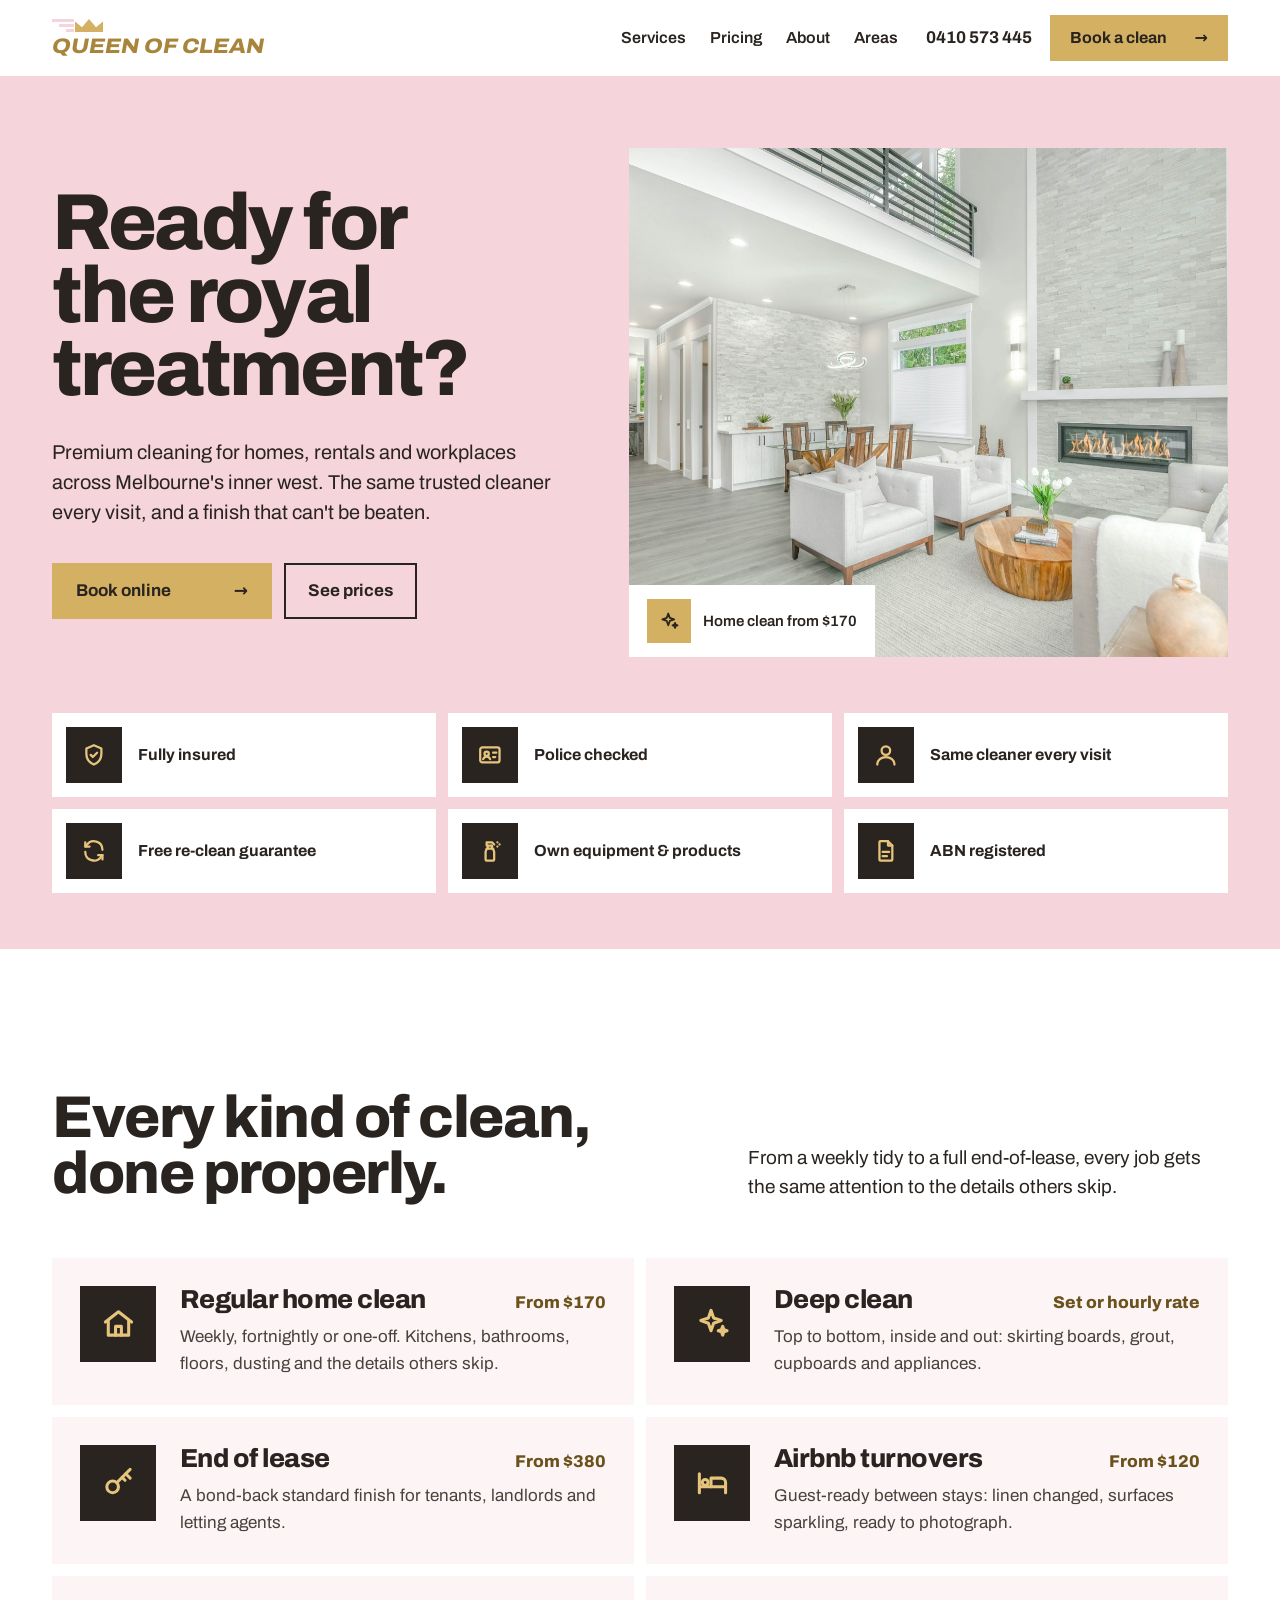
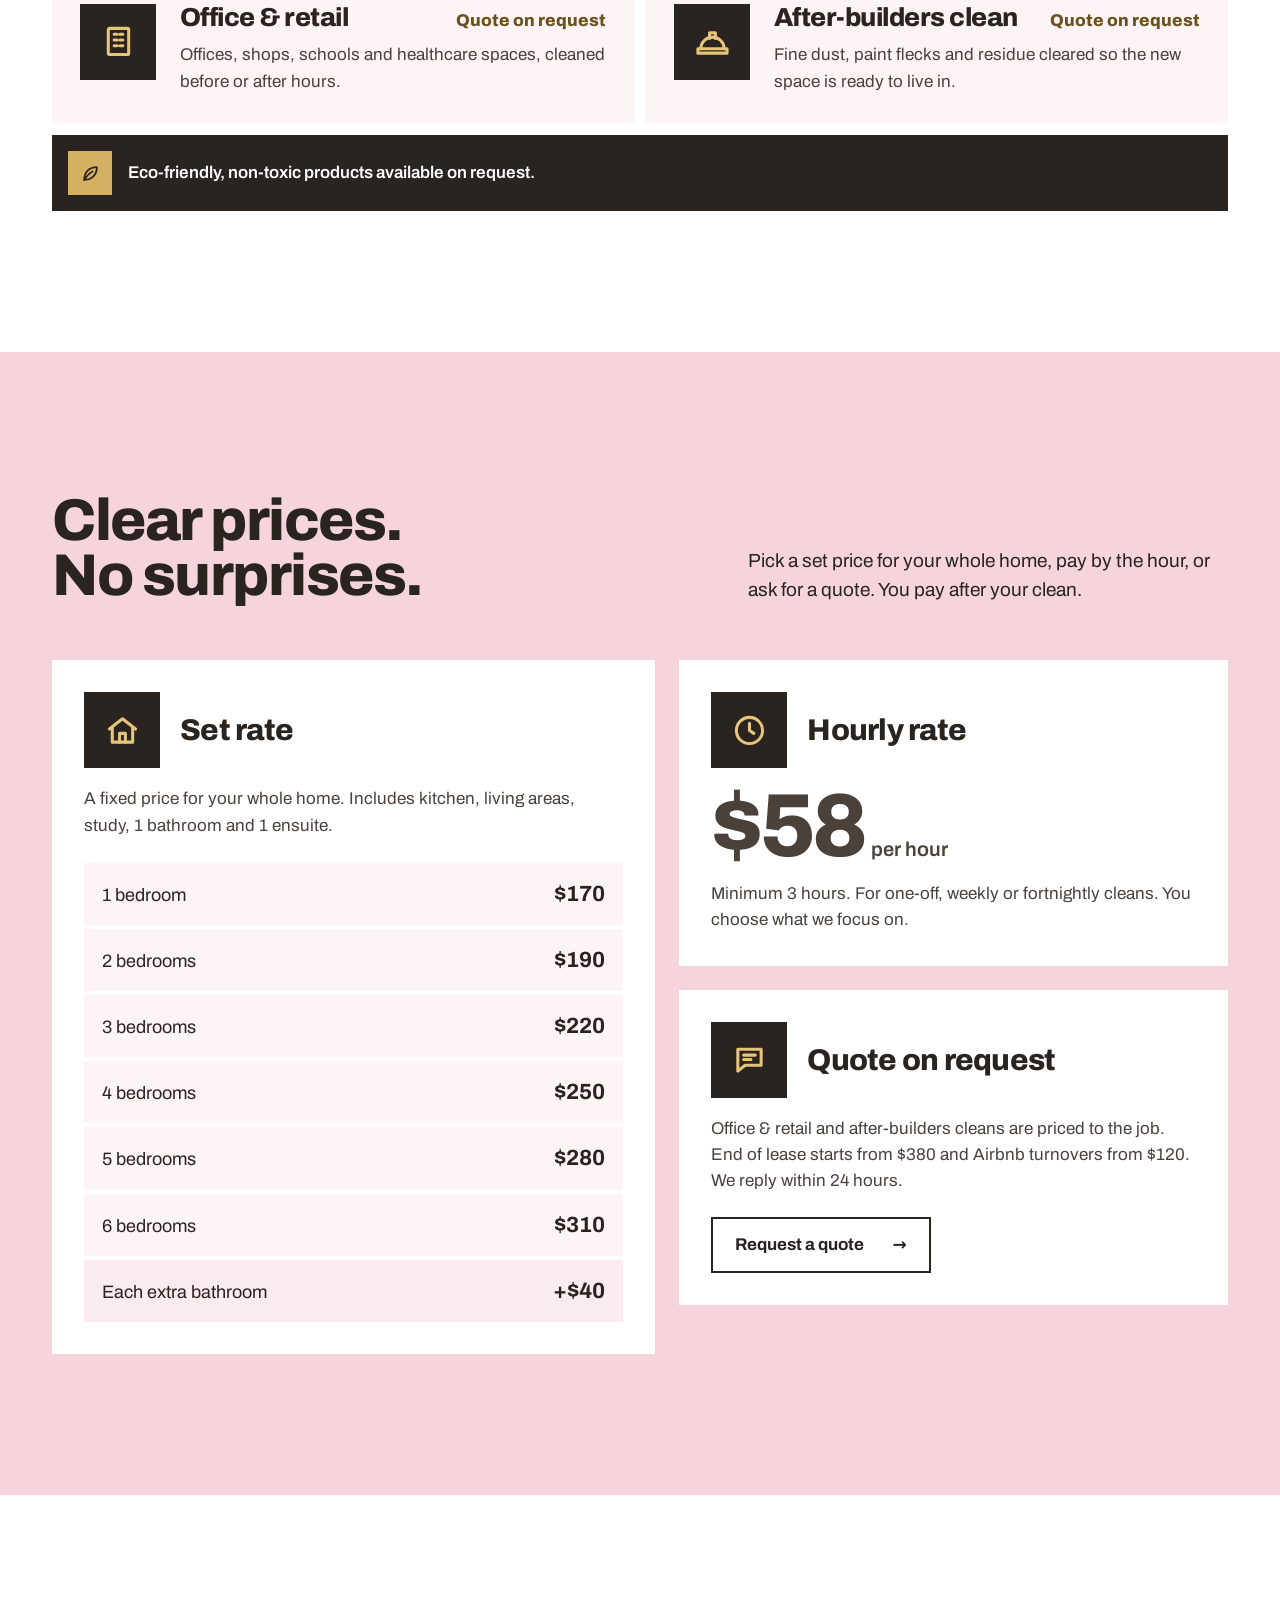
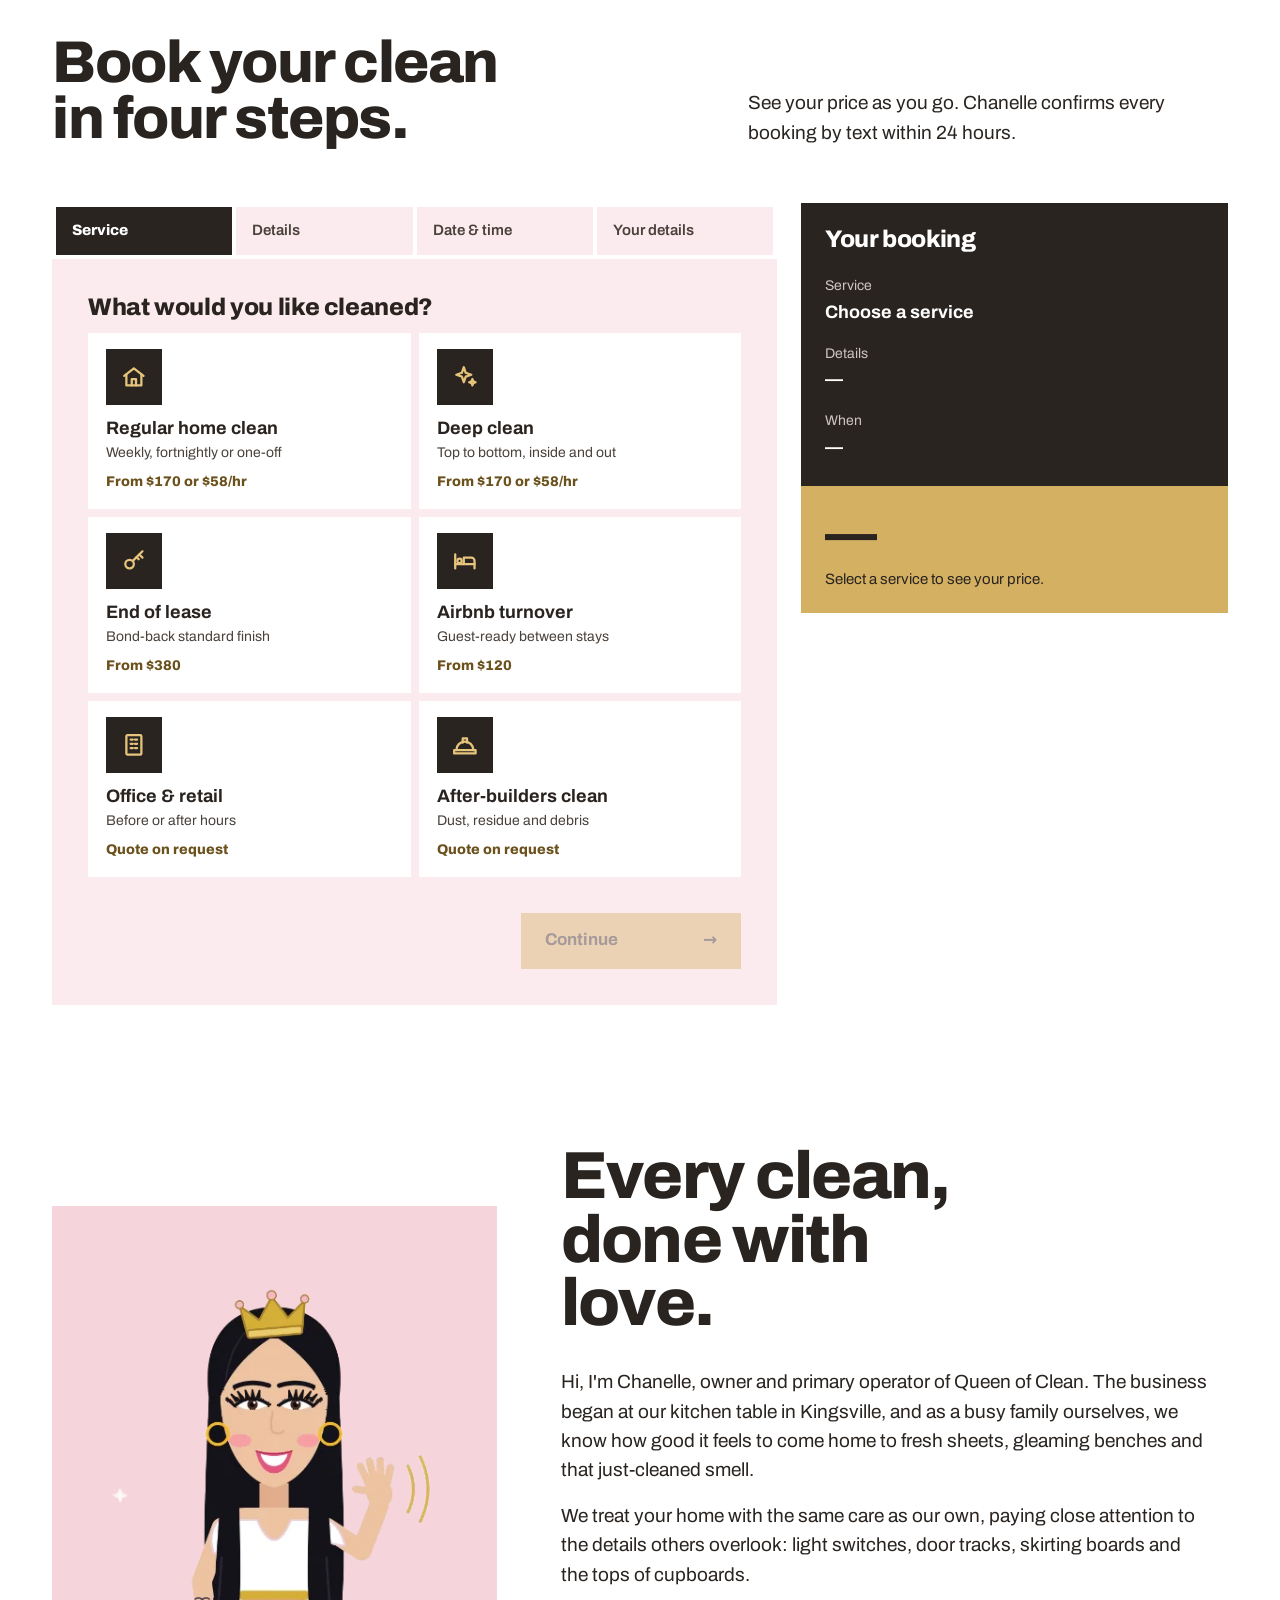
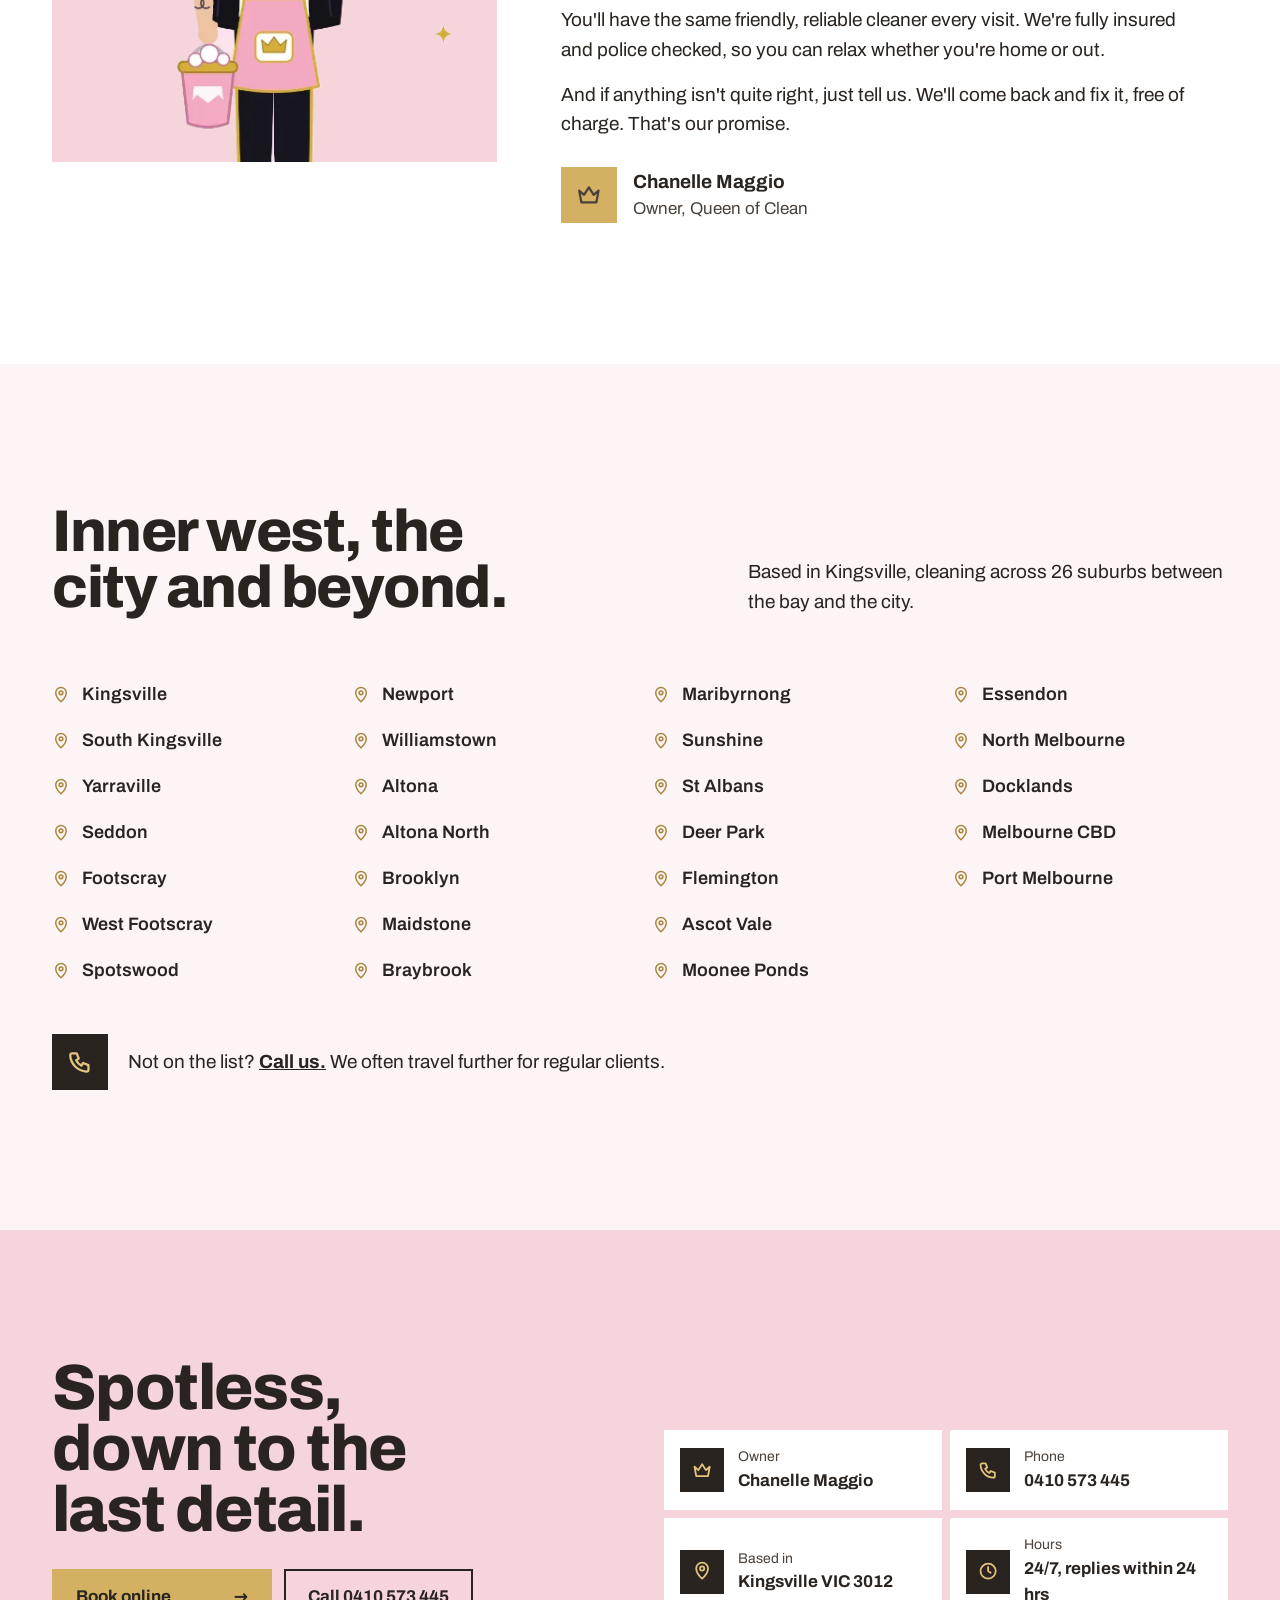
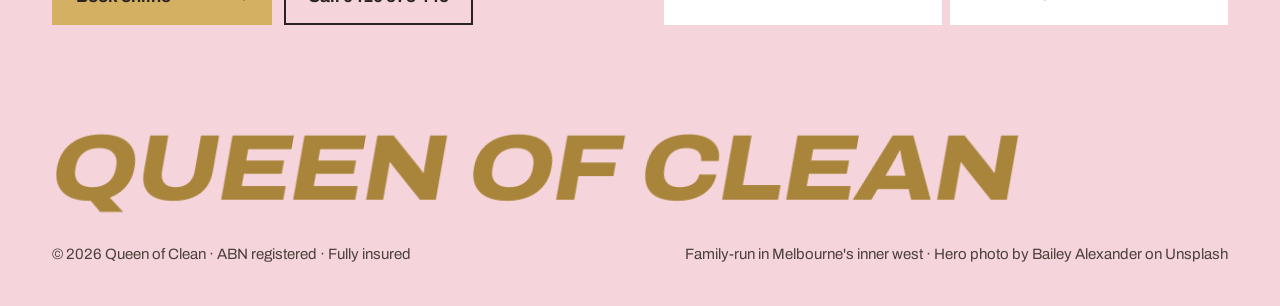
==== index2460.html @ be423c1f "Add files via upload" ====
<!DOCTYPE html>
<html lang="en-AU">
<head>
<meta charset="utf-8">
<meta name="viewport" content="width=device-width, initial-scale=1">
<title>Queen of Clean | Professional Cleaning Services, Melbourne's Inner West</title>
<meta name="description" content="Family-run home, end-of-lease, Airbnb and office cleaning in Melbourne's inner west. Clear prices, the same cleaner every visit, free re-clean guarantee.">
<style>
@font-face{font-family:"Archivo";font-style:normal;font-weight:100 900;font-stretch:62% 125%;font-display:swap;src:url([data-uri]) format("woff2")}
:root{
  --pink:#f5d5db; --pink-soft:#fbeaee; --white:#ffffff;
  --ink:#2a2420; --ink-2:#4a413b;
  --gold:#d4b062; --gold-deep:#a9853b; --gold-text:#6b511c; --gold-bright:#e6c47c;
  --step:#fdf4f6;
  --m:clamp(16px,4vw,32px); --max:1240px;
  --ease:cubic-bezier(.2,.7,.2,1);
}
*,*::before,*::after{box-sizing:border-box}
html{scroll-behavior:smooth;-webkit-text-size-adjust:100%}
body{margin:0;background:var(--white);color:var(--ink);font-family:"Archivo",system-ui,sans-serif;font-size:17px;line-height:1.55}
h1,h2,h3{margin:0;font-weight:800;letter-spacing:-.025em;line-height:1}
p{margin:0}
a{color:inherit}
img{display:block;max-width:100%}
button,input,select,textarea{font:inherit;color:inherit}
:focus-visible{outline:3px solid var(--gold-deep);outline-offset:3px}
::selection{background:var(--pink)}
.wrap{max-width:var(--max);margin:0 auto;padding-inline:var(--m)}
[hidden]{display:none!important}
.visually-hidden{position:absolute;width:1px;height:1px;overflow:hidden;clip:rect(0 0 0 0);white-space:nowrap}

/* ---------- buttons ---------- */
.btn{display:inline-flex;align-items:center;justify-content:space-between;gap:28px;min-height:56px;padding:0 22px;font-weight:700;font-size:17px;text-decoration:none;border:2px solid var(--ink);background:transparent;color:var(--ink);cursor:pointer;transition:background .2s var(--ease),color .2s var(--ease),transform .15s var(--ease)}
.btn span[aria-hidden]{transition:transform .2s var(--ease)}
.btn:hover span[aria-hidden]{transform:translateX(4px)}
.btn:active{transform:translateY(1px)}
.btn-gold{background:var(--gold);border-color:var(--gold);min-width:220px}
.btn-gold:hover{background:var(--ink);border-color:var(--ink);color:var(--gold-bright)}
.btn-line:hover{background:var(--ink);color:var(--white)}
.btn[disabled]{opacity:.4;cursor:not-allowed}

/* ---------- icons: the part that has to stand out ---------- */
.ic{--s:76px;width:var(--s);height:var(--s);flex:none;display:grid;place-items:center;background:var(--ink);color:var(--gold-bright);transition:background .25s var(--ease),color .25s var(--ease),transform .3s var(--ease)}
.ic svg{width:46%;height:46%;display:block;stroke-width:2.1}
.ic-md{--s:56px}
.ic-sm{--s:44px}
.ic-gold{background:var(--gold);color:var(--ink)}
.hov:hover .ic,.hov:focus-within .ic{background:var(--gold);color:var(--ink);transform:rotate(-6deg) scale(1.06)}
.hov:hover .ic-gold{background:var(--ink);color:var(--gold-bright)}

/* ---------- nav ---------- */
.nav{position:sticky;top:0;z-index:20;background:var(--white)}
.nav .wrap{display:flex;align-items:center;gap:28px;min-height:76px;flex-wrap:wrap;padding-block:10px}
.brand{display:flex;flex-direction:column;gap:4px;text-decoration:none;flex:none}
.brand-mark{display:flex;align-items:center;gap:1px}
.brand-lines{display:flex;flex-direction:column;align-items:flex-end;gap:2px}
.brand-lines i{display:block;height:3px;background:var(--pink)}
.brand-word{font-stretch:110%;font-weight:800;font-size:21px;line-height:1;color:var(--gold-deep);white-space:nowrap;transform:skewX(-10deg);transform-origin:left}
.nav-links{display:flex;gap:24px;margin-left:auto;font-weight:600;font-size:16px}
.nav-links a{text-decoration:none;padding:6px 0;transition:color .2s}
.nav-links a:hover{color:var(--gold-deep)}
.nav-cta{display:flex;align-items:center;gap:18px}
.nav-cta .tel{font-weight:700;text-decoration:none}
.nav-cta .btn{min-height:46px;min-width:0;padding:0 18px;font-size:16px}

/* ---------- hero ---------- */
.hero{background:var(--pink)}
.hero-grid{display:grid;grid-template-columns:minmax(0,1fr) minmax(0,1.15fr);gap:56px;align-items:center;padding-block:72px 56px}
.hero h1{font-size:clamp(46px,6.2vw,90px);line-height:.92;letter-spacing:-.035em;text-wrap:balance}
.hero .lede{margin-top:32px;font-size:20px;line-height:1.5;max-width:30em}
.hero .actions{display:flex;flex-wrap:wrap;gap:12px;margin-top:36px}
.hero-photo{position:relative;aspect-ratio:4/3.4;overflow:hidden;background:var(--pink-soft)}
.hero-photo img{width:100%;height:100%;object-fit:cover;transform:scale(1.08);will-change:transform}
.hero-photo figcaption{position:absolute;left:0;bottom:0;background:var(--white);padding:14px 18px;font-size:15px;font-weight:600;display:flex;align-items:center;gap:12px}
.trust{list-style:none;margin:0;padding:0 0 56px;display:grid;grid-template-columns:repeat(3,minmax(0,1fr));gap:12px}
.trust li{display:flex;align-items:center;gap:16px;background:var(--white);padding:14px 18px 14px 14px;font-weight:700;font-size:16px;line-height:1.25}
.trust ul,ul.clean{list-style:none;margin:0;padding:0}

/* ---------- sections ---------- */
section,#booker{scroll-margin-top:84px}
.sec{padding-block:clamp(88px,11vw,150px)}
.sec-head{display:grid;grid-template-columns:minmax(0,1.35fr) minmax(0,1fr);gap:48px;align-items:end;margin-bottom:56px}
.sec-head h2{font-size:clamp(38px,4.6vw,66px);line-height:.95;max-width:16ch;text-wrap:balance}
.sec-head p{font-size:19px;max-width:30em}

/* services */
.svc{display:grid;grid-template-columns:repeat(2,minmax(0,1fr));gap:12px}
.svc li{display:grid;grid-template-columns:auto minmax(0,1fr);gap:24px;align-items:start;padding:28px;background:var(--step);transition:background .25s var(--ease)}
.svc li:hover{background:var(--pink-soft)}
.svc .top{display:flex;justify-content:space-between;align-items:baseline;gap:16px;flex-wrap:wrap}
.svc h3{font-size:26px;letter-spacing:-.02em}
.svc .price{font-weight:800;color:var(--gold-text);white-space:nowrap}
.svc p{margin-top:8px;color:var(--ink-2)}
.eco{margin-top:12px;display:flex;align-items:center;gap:16px;background:var(--ink);color:var(--white);padding:16px 22px 16px 16px;font-weight:600}
.eco .ic{background:var(--gold);color:var(--ink)}

/* pricing */
.pricing{background:var(--pink)}
.price-grid{display:grid;grid-template-columns:minmax(0,1.1fr) minmax(0,1fr);gap:24px;align-items:start}
.panel{background:var(--white);padding:32px}
.panel-head{display:flex;align-items:center;gap:20px;margin-bottom:18px}
.panel h3{font-size:30px}
.panel p{color:var(--ink-2)}
.rates{margin-top:24px;display:grid;gap:4px}
.rates div{display:flex;justify-content:space-between;align-items:baseline;padding:14px 18px;background:var(--step);font-size:18px}
.rates div strong{font-size:22px;font-variant-numeric:tabular-nums}
.rates .extra{background:var(--pink-soft)}
.stack{display:grid;gap:24px}
.big{font-size:clamp(64px,7vw,96px);font-weight:800;letter-spacing:-.04em;line-height:.9;margin:6px 0 14px}
.big small{font-size:20px;letter-spacing:0;font-weight:600;margin-left:6px}

/* booking */
.book-grid{display:grid;grid-template-columns:minmax(0,1.7fr) minmax(280px,1fr);gap:24px;align-items:start}
.wizard{background:var(--pink-soft)}
.steps{display:grid;grid-template-columns:repeat(4,minmax(0,1fr));gap:4px;padding:4px;background:var(--white)}
.steps li{padding:14px 16px;background:var(--pink-soft);font-weight:600;font-size:15px;line-height:1.3;color:var(--ink-2)}
.steps li[aria-current="step"]{background:var(--ink);color:var(--white);font-weight:800}
.steps li.done{background:var(--pink)}
.pane{padding:clamp(20px,3.5vw,36px);display:grid;gap:30px;min-height:420px;align-content:start}
.pane h3{font-size:24px;letter-spacing:-.015em;margin-bottom:14px}
.pane .note{color:var(--ink-2);margin:-6px 0 14px;font-size:16px}
.choices{display:grid;gap:8px}
.c-svc{grid-template-columns:repeat(auto-fill,minmax(min(100%,230px),1fr))}
.c-num{grid-template-columns:repeat(auto-fill,minmax(92px,1fr))}
.c-day{grid-template-columns:repeat(auto-fill,minmax(80px,1fr))}
.c-time{grid-template-columns:repeat(auto-fill,minmax(140px,1fr))}
.c-row{display:flex;flex-wrap:wrap;gap:8px}
.choice{text-align:left;cursor:pointer;background:var(--white);border:2px solid var(--white);padding:14px 16px;display:flex;flex-direction:column;gap:3px;transition:border-color .2s var(--ease),background .2s var(--ease),transform .15s var(--ease)}
.choice:hover{border-color:var(--gold)}
.choice:active{transform:scale(.98)}
.choice[aria-pressed="true"]{background:var(--gold);border-color:var(--gold)}
.choice[aria-pressed="true"] .ic{background:var(--ink);color:var(--gold-bright)}
.choice .ic{margin-bottom:10px}
.choice b{font-size:18px;line-height:1.2}
.choice .sub{font-size:14px;color:var(--ink-2)}
.choice .p{font-size:14px;font-weight:800;color:var(--gold-text);margin-top:4px}
.choice[aria-pressed="true"] .p,.choice[aria-pressed="true"] .sub{color:var(--ink)}
.choice .n{font-size:24px;font-weight:800;line-height:1.05}
.choice .dow{font-size:13px;font-weight:700;color:var(--gold-text)}
.choice[aria-pressed="true"] .dow{color:var(--ink)}
.c-row .choice{flex:1 1 200px}
.fields{display:grid;grid-template-columns:repeat(2,minmax(0,1fr));gap:16px}
.field{display:flex;flex-direction:column;gap:6px;font-size:15px;font-weight:700}
.field.full{grid-column:1/-1}
.field input,.field select,.field textarea{font-weight:400;font-size:17px;padding:13px 14px;background:var(--white);border:2px solid var(--white);border-radius:0;width:100%}
.field input:focus,.field select:focus,.field textarea:focus{border-color:var(--gold-deep);outline:none}
.field textarea{resize:vertical;min-height:96px}
.check{display:flex;align-items:center;gap:12px;font-size:17px;cursor:pointer}
.check input{width:22px;height:22px;accent-color:var(--gold-deep)}
.wiz-nav{display:flex;justify-content:space-between;gap:12px;flex-wrap:wrap;padding:0 clamp(20px,3.5vw,36px) clamp(20px,3.5vw,36px)}
.summary{background:var(--ink);color:var(--white);position:sticky;top:96px}
.summary h3{font-size:24px;padding:24px 24px 8px}
.summary dl{margin:0;padding:0 24px 8px}
.summary dt{font-size:14px;color:#cfc5bf;margin-top:16px}
.summary dd{margin:2px 0 0;font-size:18px;font-weight:700}
.total{background:var(--gold);color:var(--ink);padding:22px 24px;margin-top:16px}
.total .t{font-size:52px;font-weight:800;letter-spacing:-.03em;line-height:1;font-variant-numeric:tabular-nums}
.total p{font-size:15px;margin-top:8px}
.thanks{background:var(--pink-soft);padding:clamp(24px,4vw,48px);display:grid;gap:18px;max-width:760px}
.thanks h3{font-size:clamp(30px,3.6vw,44px)}
.thanks .actions{display:flex;flex-wrap:wrap;gap:12px}

/* about */
.about-grid{display:grid;grid-template-columns:minmax(0,.8fr) minmax(0,1.2fr);gap:64px;align-items:center}
.about-art{background:var(--pink);aspect-ratio:4/5;display:grid;place-items:end center;padding-top:40px;overflow:hidden}
.about-art img{height:94%;width:auto;object-fit:contain}
.about h2{font-size:clamp(40px,5.2vw,72px);line-height:.95;max-width:10ch;margin-bottom:32px}
.about blockquote{margin:0;display:grid;gap:16px;font-size:19px;line-height:1.55;max-width:34em}
.sig{margin-top:28px;display:flex;align-items:center;gap:16px}
.sig b{display:block;font-size:19px}
.sig span{color:var(--ink-2)}

/* areas */
.areas{background:var(--step)}
.suburbs{columns:4 200px;column-gap:24px}
.suburbs li{break-inside:avoid;display:flex;align-items:center;gap:12px;padding:9px 0;font-size:18px;font-weight:600}
.suburbs svg{width:18px;height:18px;flex:none;color:var(--gold-deep)}
.areas .more{margin-top:40px;display:flex;align-items:center;gap:20px;flex-wrap:wrap;font-size:19px}

/* footer */
.foot{overflow:hidden;background:var(--pink);padding-block:clamp(88px,10vw,140px) 40px}
.foot-top{display:grid;grid-template-columns:minmax(0,1fr) minmax(0,1fr);gap:48px;align-items:end}
.foot h2{font-size:clamp(40px,5vw,68px);line-height:.95;max-width:11ch;margin-bottom:28px}
.foot .actions{display:flex;flex-wrap:wrap;gap:12px}
.foot-word{font-stretch:115%;font-weight:800;color:var(--gold-deep);font-size:min(7.3vw,104px);line-height:.9;white-space:nowrap;transform:skewX(-10deg);transform-origin:left;margin-top:clamp(64px,8vw,110px);letter-spacing:-.02em}
.facts{display:grid;grid-template-columns:repeat(4,minmax(0,1fr));gap:8px;margin-top:48px}
.facts li{background:var(--white);padding:16px;display:flex;align-items:center;gap:14px}
.facts div span{display:block;font-size:14px;color:var(--ink-2)}
.facts b,.facts a{font-size:17px;font-weight:700;text-decoration:none}
.small{margin-top:32px;display:flex;justify-content:space-between;gap:16px;flex-wrap:wrap;font-size:15px;color:var(--ink-2)}

/* ---------- motion ---------- */
.rv{opacity:0;transform:translateY(24px);transition:opacity .7s var(--ease),transform .7s var(--ease);transition-delay:calc(var(--i,0) * 75ms)}
.rv.in{opacity:1;transform:none}
.no-js .rv{opacity:1;transform:none}
@media (prefers-reduced-motion:reduce){
  html{scroll-behavior:auto}
  .rv{opacity:1;transform:none;transition:none}
  .hero-photo img{transform:none!important}
  *{transition-duration:.01ms!important}
}

/* ---------- responsive ---------- */
@media (max-width:1000px){
  .hero-grid,.price-grid,.book-grid,.about-grid,.foot-top{grid-template-columns:minmax(0,1fr)}
  .sec-head{grid-template-columns:minmax(0,1fr);gap:20px}
  .trust{grid-template-columns:repeat(2,minmax(0,1fr))}
  .facts{grid-template-columns:repeat(2,minmax(0,1fr))}
  .summary{position:static}
  .about-art{max-width:460px}
  .hero h1{max-width:12ch}
}
@media (max-width:760px){
  .nav-links{display:none}
  .nav-cta .tel{display:none}
  .nav .wrap{min-height:64px}
  .nav-cta{margin-left:auto}
  .svc{grid-template-columns:minmax(0,1fr)}
  .svc li{padding:22px 20px;gap:18px}
  .ic{--s:64px}.ic-md{--s:52px}.ic-sm{--s:40px}
  .hero-grid{padding-block:44px 32px;gap:36px}
  .hero .lede{font-size:18px;margin-top:24px}
  .steps li{padding:10px;font-size:13px}
  .fields{grid-template-columns:minmax(0,1fr)}
  .trust{grid-template-columns:minmax(0,1fr)}
  .facts{grid-template-columns:minmax(0,1fr)}
  .btn{width:100%}
  .nav-cta .btn{width:auto;min-height:42px;padding:0 14px;gap:10px}
  .brand-word{font-size:17px}
  .nav .wrap{flex-wrap:nowrap;gap:12px}
  .wiz-nav .btn{width:auto;flex:1 1 140px}
  .panel{padding:24px 20px}
}
</style>
</head>
<body class="no-js">

<header class="nav">
  <div class="wrap">
    <a class="brand" href="#top" aria-label="Queen of Clean, home">
      <span class="brand-mark" aria-hidden="true">
        <span class="brand-lines"><i style="width:22px"></i><i style="width:15px"></i><i style="width:8px"></i></span>
        <svg width="28" height="13" viewBox="0 0 96 44"><polygon points="0,44 0,8 24,28 48,0 72,28 96,8 96,44" fill="#d4b062"/></svg>
      </span>
      <span class="brand-word">QUEEN OF CLEAN</span>
    </a>
    <nav class="nav-links" aria-label="Main">
      <a href="#services">Services</a>
      <a href="#pricing">Pricing</a>
      <a href="#about">About</a>
      <a href="#areas">Areas</a>
    </nav>
    <div class="nav-cta">
      <a class="tel" href="tel:0410573445">0410 573 445</a>
      <a class="btn btn-gold" href="#book">Book a clean <span aria-hidden="true">→</span></a>
    </div>
  </div>
</header>

<main id="top">

<section class="hero" aria-labelledby="h-hero">
  <div class="wrap hero-grid">
    <div>
      <h1 id="h-hero" class="rv">Ready for the royal treatment?</h1>
      <p class="lede rv" style="--i:1">Premium cleaning for homes, rentals and workplaces across Melbourne's inner west. The same trusted cleaner every visit, and a finish that can't be beaten.</p>
      <div class="actions rv" style="--i:2">
        <a class="btn btn-gold" href="#book">Book online <span aria-hidden="true">→</span></a>
        <a class="btn btn-line" href="#pricing">See prices</a>
      </div>
    </div>
    <figure class="hero-photo rv" style="--i:1;margin:0">
      <img id="heroImg" src="[data-uri]" alt="A bright, spotless open-plan living room with white armchairs and a stone fireplace" width="1600" height="1067">
      <figcaption><span class="ic ic-sm ic-gold" aria-hidden="true"><svg viewBox="0 0 24 24" fill="none" stroke="currentColor" stroke-linecap="round" stroke-linejoin="round"><path d="M11 3l1.8 5.2L18 10l-5.2 1.8L11 17l-1.8-5.2L4 10l5.2-1.8z"/><path d="M19 14l.8 2.2L22 17l-2.2.8L19 20l-.8-2.2L16 17l2.2-.8z"/></svg></span>Home clean from $170</figcaption>
    </figure>
  </div>
  <div class="wrap">
    <ul class="trust" aria-label="Why people choose us">
      <li class="hov rv"><span class="ic ic-md" aria-hidden="true"><svg viewBox="0 0 24 24" fill="none" stroke="currentColor" stroke-linecap="round" stroke-linejoin="round"><path d="M12 3l7 3v5c0 4.5-3 8.3-7 10-4-1.7-7-5.5-7-10V6l7-3z"/><path d="M9 12l2 2 4-4"/></svg></span>Fully insured</li>
      <li class="hov rv" style="--i:1"><span class="ic ic-md" aria-hidden="true"><svg viewBox="0 0 24 24" fill="none" stroke="currentColor" stroke-linecap="round" stroke-linejoin="round"><rect x="3" y="5" width="18" height="14" rx="2"/><circle cx="9" cy="11" r="2"/><path d="M5.8 16c.6-1.5 1.8-2.3 3.2-2.3s2.6.8 3.2 2.3"/><path d="M15 10h3M15 14h2"/></svg></span>Police checked</li>
      <li class="hov rv" style="--i:2"><span class="ic ic-md" aria-hidden="true"><svg viewBox="0 0 24 24" fill="none" stroke="currentColor" stroke-linecap="round" stroke-linejoin="round"><circle cx="12" cy="8" r="4"/><path d="M4 21c0-4 3.6-7 8-7s8 3 8 7"/></svg></span>Same cleaner every visit</li>
      <li class="hov rv"><span class="ic ic-md" aria-hidden="true"><svg viewBox="0 0 24 24" fill="none" stroke="currentColor" stroke-linecap="round" stroke-linejoin="round"><path d="M20 11a8 8 0 0 0-14.6-4.5L4 8"/><path d="M4 4v4h4"/><path d="M4 13a8 8 0 0 0 14.6 4.5L20 16"/><path d="M20 20v-4h-4"/></svg></span>Free re-clean guarantee</li>
      <li class="hov rv" style="--i:1"><span class="ic ic-md" aria-hidden="true"><svg viewBox="0 0 24 24" fill="none" stroke="currentColor" stroke-linecap="round" stroke-linejoin="round"><path d="M9 10h6l1 3v7a1 1 0 0 1-1 1H9a1 1 0 0 1-1-1v-7l1-3z"/><path d="M10 10V7h4v3"/><path d="M9 7V4h5l2 2"/><path d="M19 4h.01M21 6h.01M19 8h.01"/></svg></span>Own equipment &amp; products</li>
      <li class="hov rv" style="--i:2"><span class="ic ic-md" aria-hidden="true"><svg viewBox="0 0 24 24" fill="none" stroke="currentColor" stroke-linecap="round" stroke-linejoin="round"><path d="M14 3H7a1 1 0 0 0-1 1v16a1 1 0 0 0 1 1h10a1 1 0 0 0 1-1V7l-4-4z"/><path d="M14 3v4h4"/><path d="M9 13h6M9 17h4"/></svg></span>ABN registered</li>
    </ul>
  </div>
</section>

<section id="services" class="sec" aria-labelledby="h-services">
  <div class="wrap">
    <div class="sec-head">
      <h2 id="h-services" class="rv">Every kind of clean, done properly.</h2>
      <p class="rv" style="--i:1">From a weekly tidy to a full end-of-lease, every job gets the same attention to the details others skip.</p>
    </div>
    <ul class="svc clean">
      <li class="hov rv"><span class="ic" aria-hidden="true"><svg viewBox="0 0 24 24" fill="none" stroke="currentColor" stroke-linecap="round" stroke-linejoin="round"><path d="M3 11l9-7 9 7"/><path d="M5 10v10h14V10"/><path d="M10 20v-6h4v6"/></svg></span><div><div class="top"><h3>Regular home clean</h3><span class="price">From $170</span></div><p>Weekly, fortnightly or one-off. Kitchens, bathrooms, floors, dusting and the details others skip.</p></div></li>
      <li class="hov rv" style="--i:1"><span class="ic" aria-hidden="true"><svg viewBox="0 0 24 24" fill="none" stroke="currentColor" stroke-linecap="round" stroke-linejoin="round"><path d="M11 3l1.8 5.2L18 10l-5.2 1.8L11 17l-1.8-5.2L4 10l5.2-1.8z"/><path d="M19 14l.8 2.2L22 17l-2.2.8L19 20l-.8-2.2L16 17l2.2-.8z"/></svg></span><div><div class="top"><h3>Deep clean</h3><span class="price">Set or hourly rate</span></div><p>Top to bottom, inside and out: skirting boards, grout, cupboards and appliances.</p></div></li>
      <li class="hov rv"><span class="ic" aria-hidden="true"><svg viewBox="0 0 24 24" fill="none" stroke="currentColor" stroke-linecap="round" stroke-linejoin="round"><circle cx="8" cy="15" r="4"/><path d="M11 12l9-9"/><path d="M17 6l3 3"/><path d="M14.5 8.5l2 2"/></svg></span><div><div class="top"><h3>End of lease</h3><span class="price">From $380</span></div><p>A bond-back standard finish for tenants, landlords and letting agents.</p></div></li>
      <li class="hov rv" style="--i:1"><span class="ic" aria-hidden="true"><svg viewBox="0 0 24 24" fill="none" stroke="currentColor" stroke-linecap="round" stroke-linejoin="round"><path d="M3 19V6"/><path d="M3 15h18v4"/><path d="M21 15v-3a3 3 0 0 0-3-3h-7v6"/><circle cx="7" cy="12" r="2"/></svg></span><div><div class="top"><h3>Airbnb turnovers</h3><span class="price">From $120</span></div><p>Guest-ready between stays: linen changed, surfaces sparkling, ready to photograph.</p></div></li>
      <li class="hov rv"><span class="ic" aria-hidden="true"><svg viewBox="0 0 24 24" fill="none" stroke="currentColor" stroke-linecap="round" stroke-linejoin="round"><rect x="5" y="3" width="14" height="18" rx="1"/><path d="M9 7h2M13 7h2M9 11h2M13 11h2M9 15h2M13 15h2"/></svg></span><div><div class="top"><h3>Office &amp; retail</h3><span class="price">Quote on request</span></div><p>Offices, shops, schools and healthcare spaces, cleaned before or after hours.</p></div></li>
      <li class="hov rv" style="--i:1"><span class="ic" aria-hidden="true"><svg viewBox="0 0 24 24" fill="none" stroke="currentColor" stroke-linecap="round" stroke-linejoin="round"><path d="M4 17a8 8 0 0 1 16 0"/><path d="M2 17h20v3H2z"/><path d="M10 10V6h4v4"/></svg></span><div><div class="top"><h3>After-builders clean</h3><span class="price">Quote on request</span></div><p>Fine dust, paint flecks and residue cleared so the new space is ready to live in.</p></div></li>
    </ul>
    <p class="eco hov rv"><span class="ic ic-sm" aria-hidden="true"><svg viewBox="0 0 24 24" fill="none" stroke="currentColor" stroke-linecap="round" stroke-linejoin="round"><path d="M5 20c0-9 6-15 15-15 0 9-6 15-15 15z"/><path d="M5 20c3-5 6-8 10-10"/></svg></span>Eco-friendly, non-toxic products available on request.</p>
  </div>
</section>

<section id="pricing" class="sec pricing" aria-labelledby="h-pricing">
  <div class="wrap">
    <div class="sec-head">
      <h2 id="h-pricing" class="rv">Clear prices. No surprises.</h2>
      <p class="rv" style="--i:1">Pick a set price for your whole home, pay by the hour, or ask for a quote. You pay after your clean.</p>
    </div>
    <div class="price-grid">
      <div class="panel hov rv">
        <div class="panel-head"><span class="ic" aria-hidden="true"><svg viewBox="0 0 24 24" fill="none" stroke="currentColor" stroke-linecap="round" stroke-linejoin="round"><path d="M3 11l9-7 9 7"/><path d="M5 10v10h14V10"/><path d="M10 20v-6h4v6"/></svg></span><h3>Set rate</h3></div>
        <p>A fixed price for your whole home. Includes kitchen, living areas, study, 1 bathroom and 1 ensuite.</p>
        <div class="rates">
          <div><span>1 bedroom</span><strong>$170</strong></div>
          <div><span>2 bedrooms</span><strong>$190</strong></div>
          <div><span>3 bedrooms</span><strong>$220</strong></div>
          <div><span>4 bedrooms</span><strong>$250</strong></div>
          <div><span>5 bedrooms</span><strong>$280</strong></div>
          <div><span>6 bedrooms</span><strong>$310</strong></div>
          <div class="extra"><span>Each extra bathroom</span><strong>+$40</strong></div>
        </div>
      </div>
      <div class="stack">
        <div class="panel hov rv" style="--i:1">
          <div class="panel-head"><span class="ic" aria-hidden="true"><svg viewBox="0 0 24 24" fill="none" stroke="currentColor" stroke-linecap="round" stroke-linejoin="round"><circle cx="12" cy="12" r="9"/><path d="M12 7v5l3 2"/></svg></span><h3>Hourly rate</h3></div>
          <p class="big">$58<small>per hour</small></p>
          <p>Minimum 3 hours. For one-off, weekly or fortnightly cleans. You choose what we focus on.</p>
        </div>
        <div class="panel hov rv" style="--i:2">
          <div class="panel-head"><span class="ic" aria-hidden="true"><svg viewBox="0 0 24 24" fill="none" stroke="currentColor" stroke-linecap="round" stroke-linejoin="round"><path d="M4 5h16v11H9l-5 4z"/><path d="M8 9h8M8 12h5"/></svg></span><h3>Quote on request</h3></div>
          <p>Office &amp; retail and after-builders cleans are priced to the job. End of lease starts from $380 and Airbnb turnovers from $120. We reply within 24 hours.</p>
          <a class="btn btn-line" href="#book" data-pick="office" style="margin-top:22px">Request a quote <span aria-hidden="true">→</span></a>
        </div>
      </div>
    </div>
  </div>
</section>

<section id="book" class="sec" aria-labelledby="h-book">
  <div class="wrap">
    <div class="sec-head">
      <h2 id="h-book" class="rv">Book your clean in four steps.</h2>
      <p class="rv" style="--i:1">See your price as you go. Chanelle confirms every booking by text within 24 hours.</p>
    </div>

    <noscript><p style="font-size:19px;background:var(--pink-soft);padding:24px">To book, call or text <a href="tel:0410573445"><b>0410 573 445</b></a> with your suburb, the type of clean and a day that suits.</p></noscript>

    <div id="thanks" class="thanks" hidden tabindex="-1">
      <span class="ic ic-gold" aria-hidden="true"><svg viewBox="0 0 24 24" fill="none" stroke="currentColor" stroke-linecap="round" stroke-linejoin="round"><path d="M3 8l4.5 4L12 5l4.5 7L21 8l-2 11H5z"/></svg></span>
      <h3 id="thanks-h">Thank you. One last tap.</h3>
      <p id="thanks-sum" style="font-size:19px"></p>
      <p style="font-size:17px">Your text message is ready with all the details. Press send in your messages app and Chanelle will confirm within 24 hours. If it didn't open, call or text <a href="tel:0410573445"><b>0410 573 445</b></a>.</p>
      <div class="actions">
        <a id="sms-again" class="btn btn-gold" href="#">Open the text again <span aria-hidden="true">→</span></a>
        <button id="reset" class="btn btn-line" type="button">Book another clean</button>
      </div>
    </div>

    <div id="booker" class="book-grid" hidden>
      <div class="wizard">
        <ol class="steps clean" id="steps" style="list-style:none;margin:0">
          <li>Service</li><li>Details</li><li>Date &amp; time</li><li>Your details</li>
        </ol>
        <div class="pane" id="pane" aria-live="polite"></div>
        <div class="wiz-nav">
          <button class="btn btn-line" type="button" id="back">← Back</button>
          <button class="btn btn-gold" type="button" id="next">Continue <span aria-hidden="true">→</span></button>
        </div>
      </div>
      <aside class="summary" aria-labelledby="h-sum">
        <h3 id="h-sum">Your booking</h3>
        <dl>
          <dt>Service</dt><dd id="s-svc">Choose a service</dd>
          <dt>Details</dt><dd id="s-det">—</dd>
          <dt>When</dt><dd id="s-when">—</dd>
        </dl>
        <div class="total"><span class="visually-hidden">Total</span><div class="t" id="s-total">—</div><p id="s-note">Select a service to see your price.</p></div>
      </aside>
    </div>
  </div>
</section>

<section id="about" class="sec about" aria-labelledby="h-about" style="padding-top:0">
  <div class="wrap about-grid">
    <figure class="about-art rv" style="margin:0"><img src="[data-uri]" alt="Illustration of Chanelle wearing a gold crown and a pink apron, waving and holding a bucket" width="391" height="631"></figure>
    <div>
      <h2 id="h-about" class="rv">Every clean, done with love.</h2>
      <blockquote class="rv" style="--i:1">
        <p>Hi, I'm Chanelle, owner and primary operator of Queen of Clean. The business began at our kitchen table in Kingsville, and as a busy family ourselves, we know how good it feels to come home to fresh sheets, gleaming benches and that just-cleaned smell.</p>
        <p>We treat your home with the same care as our own, paying close attention to the details others overlook: light switches, door tracks, skirting boards and the tops of cupboards.</p>
        <p>You'll have the same friendly, reliable cleaner every visit. We're fully insured and police checked, so you can relax whether you're home or out.</p>
        <p>And if anything isn't quite right, just tell us. We'll come back and fix it, free of charge. That's our promise.</p>
      </blockquote>
      <div class="sig rv" style="--i:2"><span class="ic ic-md ic-gold" aria-hidden="true"><svg viewBox="0 0 24 24" fill="none" stroke="currentColor" stroke-linecap="round" stroke-linejoin="round"><path d="M3 8l4.5 4L12 5l4.5 7L21 8l-2 11H5z"/></svg></span><div><b>Chanelle Maggio</b><span>Owner, Queen of Clean</span></div></div>
    </div>
  </div>
</section>

<section id="areas" class="sec areas" aria-labelledby="h-areas">
  <div class="wrap">
    <div class="sec-head">
      <h2 id="h-areas" class="rv">Inner west, the city and beyond.</h2>
      <p class="rv" style="--i:1">Based in Kingsville, cleaning across 26 suburbs between the bay and the city.</p>
    </div>
    <ul class="suburbs clean rv" id="suburbs"></ul>
    <p class="more rv"><span class="ic ic-md" aria-hidden="true"><svg viewBox="0 0 24 24" fill="none" stroke="currentColor" stroke-linecap="round" stroke-linejoin="round"><path d="M5 4h4l2 5-2.5 1.5a11 11 0 0 0 5 5L15 13l5 2v4a2 2 0 0 1-2 2A16 16 0 0 1 3 6a2 2 0 0 1 2-2z"/></svg></span><span>Not on the list? <a href="tel:0410573445"><b>Call us.</b></a> We often travel further for regular clients.</span></p>
  </div>
</section>

</main>

<footer class="foot" aria-labelledby="h-foot">
  <div class="wrap">
    <div class="foot-top">
      <div>
        <h2 id="h-foot">Spotless, down to the last detail.</h2>
        <div class="actions">
          <a class="btn btn-gold" href="#book">Book online <span aria-hidden="true">→</span></a>
          <a class="btn btn-line" href="tel:0410573445">Call 0410 573 445</a>
        </div>
      </div>
      <ul class="facts clean" style="grid-template-columns:repeat(2,minmax(0,1fr));margin:0">
        <li class="hov"><span class="ic ic-sm" aria-hidden="true"><svg viewBox="0 0 24 24" fill="none" stroke="currentColor" stroke-linecap="round" stroke-linejoin="round"><path d="M3 8l4.5 4L12 5l4.5 7L21 8l-2 11H5z"/></svg></span><div><span>Owner</span><b>Chanelle Maggio</b></div></li>
        <li class="hov"><span class="ic ic-sm" aria-hidden="true"><svg viewBox="0 0 24 24" fill="none" stroke="currentColor" stroke-linecap="round" stroke-linejoin="round"><path d="M5 4h4l2 5-2.5 1.5a11 11 0 0 0 5 5L15 13l5 2v4a2 2 0 0 1-2 2A16 16 0 0 1 3 6a2 2 0 0 1 2-2z"/></svg></span><div><span>Phone</span><a href="tel:0410573445">0410 573 445</a></div></li>
        <li class="hov"><span class="ic ic-sm" aria-hidden="true"><svg viewBox="0 0 24 24" fill="none" stroke="currentColor" stroke-linecap="round" stroke-linejoin="round"><path d="M12 21s-7-6.2-7-12a7 7 0 0 1 14 0c0 5.8-7 12-7 12z"/><circle cx="12" cy="9" r="2.5"/></svg></span><div><span>Based in</span><b>Kingsville VIC 3012</b></div></li>
        <li class="hov"><span class="ic ic-sm" aria-hidden="true"><svg viewBox="0 0 24 24" fill="none" stroke="currentColor" stroke-linecap="round" stroke-linejoin="round"><circle cx="12" cy="12" r="9"/><path d="M12 7v5l3 2"/></svg></span><div><span>Hours</span><b>24/7, replies within 24 hrs</b></div></li>
      </ul>
    </div>
    <p class="foot-word" aria-hidden="true">QUEEN OF CLEAN</p>
    <div class="small"><span>© 2026 Queen of Clean · ABN registered · Fully insured</span><span>Family-run in Melbourne's inner west · Hero photo by Bailey Alexander on Unsplash</span></div>
  </div>
</footer>

<script>
document.body.classList.remove('no-js');
(function(){
const PHONE='0410573445';
const I={
 regular:'<path d="M3 11l9-7 9 7"/><path d="M5 10v10h14V10"/><path d="M10 20v-6h4v6"/>',
 deep:'<path d="M11 3l1.8 5.2L18 10l-5.2 1.8L11 17l-1.8-5.2L4 10l5.2-1.8z"/><path d="M19 14l.8 2.2L22 17l-2.2.8L19 20l-.8-2.2L16 17l2.2-.8z"/>',
 lease:'<circle cx="8" cy="15" r="4"/><path d="M11 12l9-9"/><path d="M17 6l3 3"/><path d="M14.5 8.5l2 2"/>',
 airbnb:'<path d="M3 19V6"/><path d="M3 15h18v4"/><path d="M21 15v-3a3 3 0 0 0-3-3h-7v6"/><circle cx="7" cy="12" r="2"/>',
 office:'<rect x="5" y="3" width="14" height="18" rx="1"/><path d="M9 7h2M13 7h2M9 11h2M13 11h2M9 15h2M13 15h2"/>',
 builders:'<path d="M4 17a8 8 0 0 1 16 0"/><path d="M2 17h20v3H2z"/><path d="M10 10V6h4v4"/>'
};
const svg=k=>`<span class="ic ic-md" aria-hidden="true"><svg viewBox="0 0 24 24" fill="none" stroke="currentColor" stroke-linecap="round" stroke-linejoin="round">${I[k]}</svg></span>`;
const SERVICES=[
 {k:'regular',name:'Regular home clean',desc:'Weekly, fortnightly or one-off',home:true},
 {k:'deep',name:'Deep clean',desc:'Top to bottom, inside and out',home:true},
 {k:'lease',name:'End of lease',desc:'Bond-back standard finish',from:'From $380'},
 {k:'airbnb',name:'Airbnb turnover',desc:'Guest-ready between stays',from:'From $120'},
 {k:'office',name:'Office & retail',desc:'Before or after hours'},
 {k:'builders',name:'After-builders clean',desc:'Dust, residue and debris'}
];
const RATES={1:170,2:190,3:220,4:250,5:280,6:310},HOURLY=58,BATH=40;
const SUBURBS=['Kingsville','South Kingsville','Yarraville','Seddon','Footscray','West Footscray','Spotswood','Newport','Williamstown','Altona','Altona North','Brooklyn','Maidstone','Braybrook','Maribyrnong','Sunshine','St Albans','Deer Park','Flemington','Ascot Vale','Moonee Ponds','Essendon','North Melbourne','Docklands','Melbourne CBD','Port Melbourne'];
const TIMES=['7:00 am','9:00 am','11:00 am','1:00 pm','3:00 pm','Evening (after 5 pm)'];
const DOW=['Sun','Mon','Tue','Wed','Thu','Fri','Sat'],MON=['Jan','Feb','Mar','Apr','May','Jun','Jul','Aug','Sep','Oct','Nov','Dec'];
const INIT={step:1,service:null,method:'set',beds:2,baths:0,hours:3,freq:'Fortnightly',dateIdx:null,time:null,name:'',phone:'',email:'',suburb:'',address:'',access:'',notes:'',eco:false};
let s={...INIT};
const $=id=>document.getElementById(id);
const esc=t=>String(t).replace(/[&<>"]/g,c=>({'&':'&amp;','<':'&lt;','>':'&gt;','"':'&quot;'}[c]));
const dates=[...Array(14)].map((_,i)=>{const d=new Date();d.setDate(d.getDate()+i+1);return {dow:DOW[d.getDay()],day:d.getDate(),mon:MON[d.getMonth()]};});

$('suburbs').innerHTML=SUBURBS.map(x=>`<li><svg viewBox="0 0 24 24" fill="none" stroke="currentColor" stroke-width="2" stroke-linecap="round" stroke-linejoin="round" aria-hidden="true"><path d="M12 21s-7-6.2-7-12a7 7 0 0 1 14 0c0 5.8-7 12-7 12z"/><circle cx="12" cy="9" r="2.5"/></svg>${x}</li>`).join('');

const svc=()=>SERVICES.find(x=>x.k===s.service);
const price=()=>{const v=svc();if(!v||!v.home)return null;return s.method==='set'?RATES[s.beds]+BATH*s.baths:HOURLY*s.hours;};
const valid=()=>[!!svc(),true,s.dateIdx!==null&&!!s.time,!!(s.name.trim()&&s.phone.trim()&&s.address.trim())][s.step-1];
const ch=(attr,val,pressed,inner)=>`<button type="button" class="choice" data-${attr}="${esc(val)}" aria-pressed="${pressed}">${inner}</button>`;

function render(){
  const v=svc(),isHome=!!v&&v.home,isQuote=!!v&&!v.home;
  [...$('steps').children].forEach((li,i)=>{li.toggleAttribute('aria-current',false);li.classList.toggle('done',i+1<s.step);if(i+1===s.step)li.setAttribute('aria-current','step');});
  let h='';
  if(s.step===1){
    h=`<div><h3>What would you like cleaned?</h3><div class="choices c-svc">${SERVICES.map(x=>ch('svc',x.k,s.service===x.k,`${svg(x.k)}<b>${esc(x.name)}</b><span class="sub">${esc(x.desc)}</span><span class="p">${x.home?`From $${RATES[1]} or $${HOURLY}/hr`:(x.from||'Quote on request')}</span>`)).join('')}</div></div>`;
  }else if(s.step===2){
    if(isHome){
      h+=`<div><h3>How would you like to pay?</h3><div class="c-row">${[['set','Set rate','Fixed price by number of bedrooms'],['hourly','Hourly',`$${HOURLY}/hr, 3-hour minimum`]].map(m=>ch('method',m[0],s.method===m[0],`<b>${m[1]}</b><span class="sub">${m[2]}</span>`)).join('')}</div></div>`;
      if(s.method==='set'){
        h+=`<div><h3>Bedrooms</h3><div class="choices c-num">${[1,2,3,4,5,6].map(n=>ch('beds',n,s.beds===n,`<span class="n">${n}</span><span class="p">$${RATES[n]}</span>`)).join('')}</div></div>`;
        h+=`<div><h3>Extra bathrooms</h3><p class="note">1 bathroom and 1 ensuite are included. Each extra one is $${BATH}.</p><div class="choices c-num">${[0,1,2,3,4].map(n=>ch('baths',n,s.baths===n,`<span class="n">${n}</span><span class="p">${n?'+$'+n*BATH:'Included'}</span>`)).join('')}</div></div>`;
      }else{
        h+=`<div><h3>How many hours?</h3><p class="note">$${HOURLY} per hour, 3-hour minimum.</p><div class="choices c-num">${[3,4,5,6,7,8].map(n=>ch('hours',n,s.hours===n,`<span class="n">${n} hrs</span><span class="p">$${n*HOURLY}</span>`)).join('')}</div></div>`;
        h+=`<div><h3>How often?</h3><div class="c-row">${['One-off','Weekly','Fortnightly'].map(q=>ch('freq',q,s.freq===q,`<b>${q}</b>`)).join('')}</div></div>`;
      }
    }else{
      h=`<div class="field full"><h3><label for="f-notes">Tell us about the job</label></h3><p class="note" id="notes-hint">Size of the property, number of rooms, and anything that needs special attention. We'll send a fixed quote within 24 hours.</p><textarea id="f-notes" data-f="notes" rows="5" aria-describedby="notes-hint" placeholder="e.g. 3-bed townhouse, 2 bathrooms, carpets throughout, moving out on the 30th">${esc(s.notes)}</textarea></div>`;
    }
  }else if(s.step===3){
    h=`<div><h3>Pick a day</h3><div class="choices c-day">${dates.map((d,i)=>ch('date',i,s.dateIdx===i,`<span class="dow">${d.dow}</span><span class="n">${d.day}</span><span class="sub">${d.mon}</span>`)).join('')}</div></div>`;
    h+=`<div><h3>Arrival time</h3><div class="choices c-time">${TIMES.map(t=>ch('time',t,s.time===t,`<b>${t}</b>`)).join('')}</div></div>`;
  }else{
    const f=(id,label,type,ph,full)=>`<label class="field${full?' full':''}">${label}<input data-f="${id}" type="${type}" value="${esc(s[id])}" placeholder="${ph}" autocomplete="${{name:'name',phone:'tel',email:'email',address:'street-address'}[id]||'off'}"></label>`;
    h=`<div><h3>Your details</h3><div class="fields">${f('name','Full name','text','Jane Smith')}${f('phone','Mobile','tel','04xx xxx xxx')}${f('email','Email (optional)','email','you@email.com')}<label class="field">Suburb<select data-f="suburb"><option value="">Choose your suburb</option>${SUBURBS.map(x=>`<option${s.suburb===x?' selected':''}>${x}</option>`).join('')}</select></label>${f('address','Street address','text','12 Example St',true)}<label class="field full">Access notes, pets or special requests<textarea data-f="access" rows="3" placeholder="e.g. Key in lockbox, friendly dog, please focus on the oven">${esc(s.access)}</textarea></label><label class="check full field" style="font-weight:400"><input type="checkbox" data-f="eco"${s.eco?' checked':''}>Use eco-friendly, non-toxic products</label></div></div>`;
  }
  $('pane').innerHTML=h;
  $('back').style.visibility=s.step>1?'visible':'hidden';
  $('next').innerHTML=(s.step<4?'Continue':(isQuote?'Send quote request':'Send booking request'))+' <span aria-hidden="true">→</span>';
  summary();
}
function summary(){
  const v=svc(),isQuote=!!v&&!v.home,p=price(),d=s.dateIdx!==null?dates[s.dateIdx]:null;
  $('s-svc').textContent=v?v.name:'Choose a service';
  $('s-det').textContent=!v?'—':isQuote?(s.notes.trim()?'Job description added':'Quote request'):s.method==='set'?`${s.beds} bed${s.beds>1?'s':''}${s.baths?` + ${s.baths} extra bath${s.baths>1?'s':''}`:''}`:`${s.hours} hours, ${s.freq.toLowerCase()}`;
  $('s-when').textContent=d?`${d.dow} ${d.day} ${d.mon}${s.time?', '+s.time:''}`:'—';
  $('s-total').textContent=p!==null?'$'+p:(isQuote?(v.from||'Quote'):'—');
  $('s-note').textContent=isQuote?'We’ll send a fixed quote within 24 hours.':p!==null?(s.method==='hourly'&&s.freq!=='One-off'?`Per clean, ${s.freq.toLowerCase()}. Pay after your clean.`:'Pay after your clean. Confirmed by text within 24 hours.'):'Select a service to see your price.';
  const ok=valid();$('next').disabled=!ok;
}
function message(){
  const v=svc(),d=dates[s.dateIdx];
  const lines=[`Queen of Clean booking request`,`Service: ${v.name}`,`Details: ${$('s-det').textContent}`,`Price: ${$('s-total').textContent}`,`When: ${d.dow} ${d.day} ${d.mon}, ${s.time}`,`Name: ${s.name}`,`Mobile: ${s.phone}`];
  if(s.email)lines.push(`Email: ${s.email}`);
  lines.push(`Address: ${s.address}${s.suburb?', '+s.suburb:''}`);
  if(s.notes.trim())lines.push(`Job: ${s.notes.trim()}`);
  if(s.access.trim())lines.push(`Notes: ${s.access.trim()}`);
  if(s.eco)lines.push('Eco-friendly products please');
  return lines.join('\n');
}
$('pane').addEventListener('click',e=>{
  const b=e.target.closest('.choice');if(!b)return;
  const ds=b.dataset;
  if(ds.svc)s.service=ds.svc;
  if(ds.method)s.method=ds.method;
  if(ds.beds)s.beds=+ds.beds;
  if(ds.baths)s.baths=+ds.baths;
  if(ds.hours)s.hours=+ds.hours;
  if(ds.freq)s.freq=ds.freq;
  if(ds.date)s.dateIdx=+ds.date;
  if(ds.time)s.time=ds.time;
  const key=Object.keys(ds)[0],val=ds[key];
  render();
  const again=$('pane').querySelector(`[data-${key}="${CSS.escape(val)}"]`);if(again)again.focus();
});
$('pane').addEventListener('input',e=>{const f=e.target.dataset.f;if(!f)return;s[f]=e.target.type==='checkbox'?e.target.checked:e.target.value;summary();});
$('pane').addEventListener('change',e=>{const f=e.target.dataset.f;if(!f)return;s[f]=e.target.type==='checkbox'?e.target.checked:e.target.value;summary();});
$('back').addEventListener('click',()=>{s.step=Math.max(1,s.step-1);render();$('pane').querySelector('h3')?.scrollIntoView({block:'nearest'});});
$('next').addEventListener('click',()=>{
  if(!valid())return;
  if(s.step<4){s.step++;render();const first=$('pane').querySelector('button,input,textarea');if(first)first.focus({preventScroll:true});$('booker').scrollIntoView({behavior:matchMedia('(prefers-reduced-motion: reduce)').matches?'auto':'smooth',block:'start'});return;}
  const href=`sms:${PHONE}?&body=${encodeURIComponent(message())}`;
  $('sms-again').href=href;
  $('thanks-h').textContent=`Thank you, ${s.name.trim().split(' ')[0]}. One last tap.`;
  $('thanks-sum').textContent=`${$('s-svc').textContent}, ${$('s-when').textContent}, ${$('s-total').textContent}`;
  $('booker').hidden=true;$('thanks').hidden=false;$('thanks').focus();
  window.location.href=href;
});
$('reset').addEventListener('click',()=>{s={...INIT};$('thanks').hidden=true;$('booker').hidden=false;render();$('pane').querySelector('button')?.focus();});
document.querySelectorAll('[data-pick]').forEach(a=>a.addEventListener('click',()=>{s={...INIT,service:a.dataset.pick,step:2};render();}));
$('booker').hidden=false;render();

/* reveal */
const rv=document.querySelectorAll('.rv');
if('IntersectionObserver' in window){
  const io=new IntersectionObserver(es=>es.forEach(e=>{if(e.isIntersecting){e.target.classList.add('in');io.unobserve(e.target);}}),{rootMargin:'0px 0px -8% 0px'});
  rv.forEach(el=>io.observe(el));
}else rv.forEach(el=>el.classList.add('in'));
/* hero photo drift */
const img=$('heroImg');
if(!matchMedia('(prefers-reduced-motion: reduce)').matches){
  let tick=false;
  addEventListener('scroll',()=>{if(tick)return;tick=true;requestAnimationFrame(()=>{const y=Math.min(scrollY,700);img.style.transform=`scale(${1.08-y*0.00008}) translateY(${y*0.05}px)`;tick=false;});},{passive:true});
}
})();
</script>
</body>
</html>
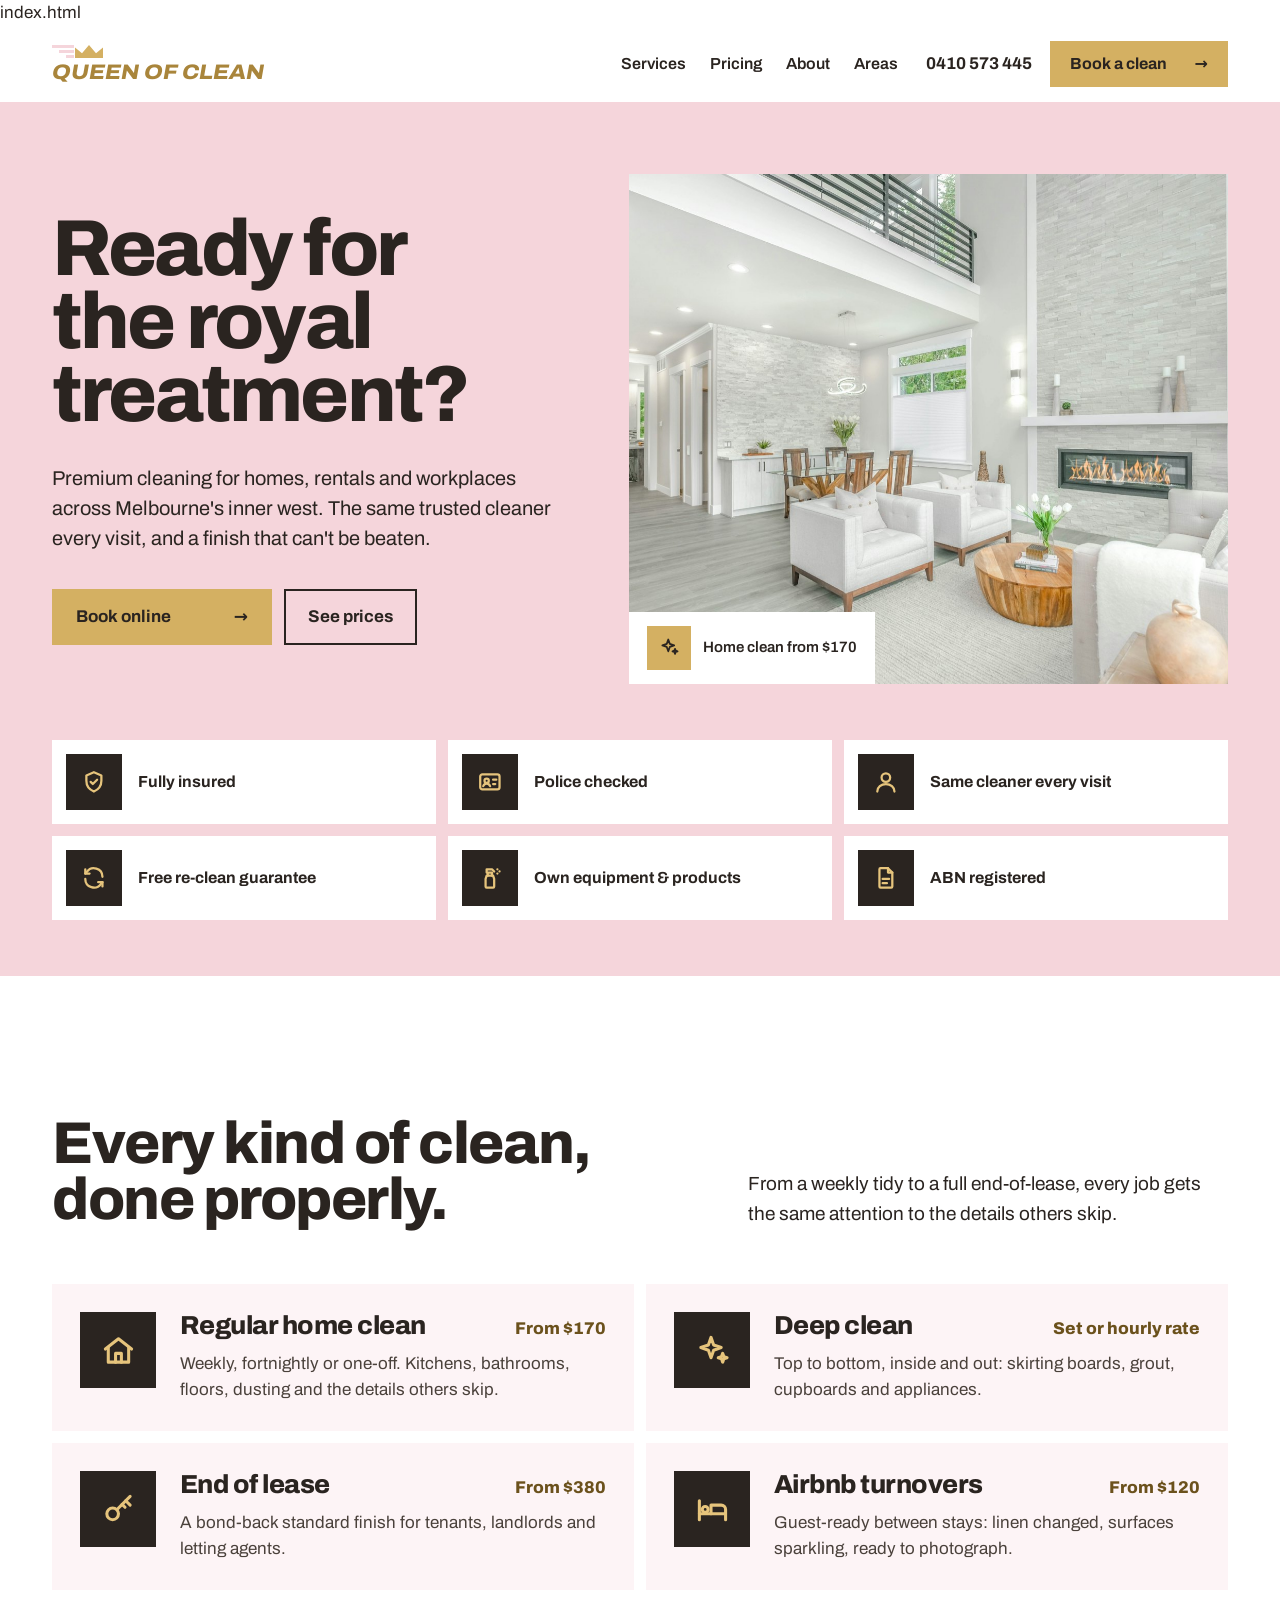
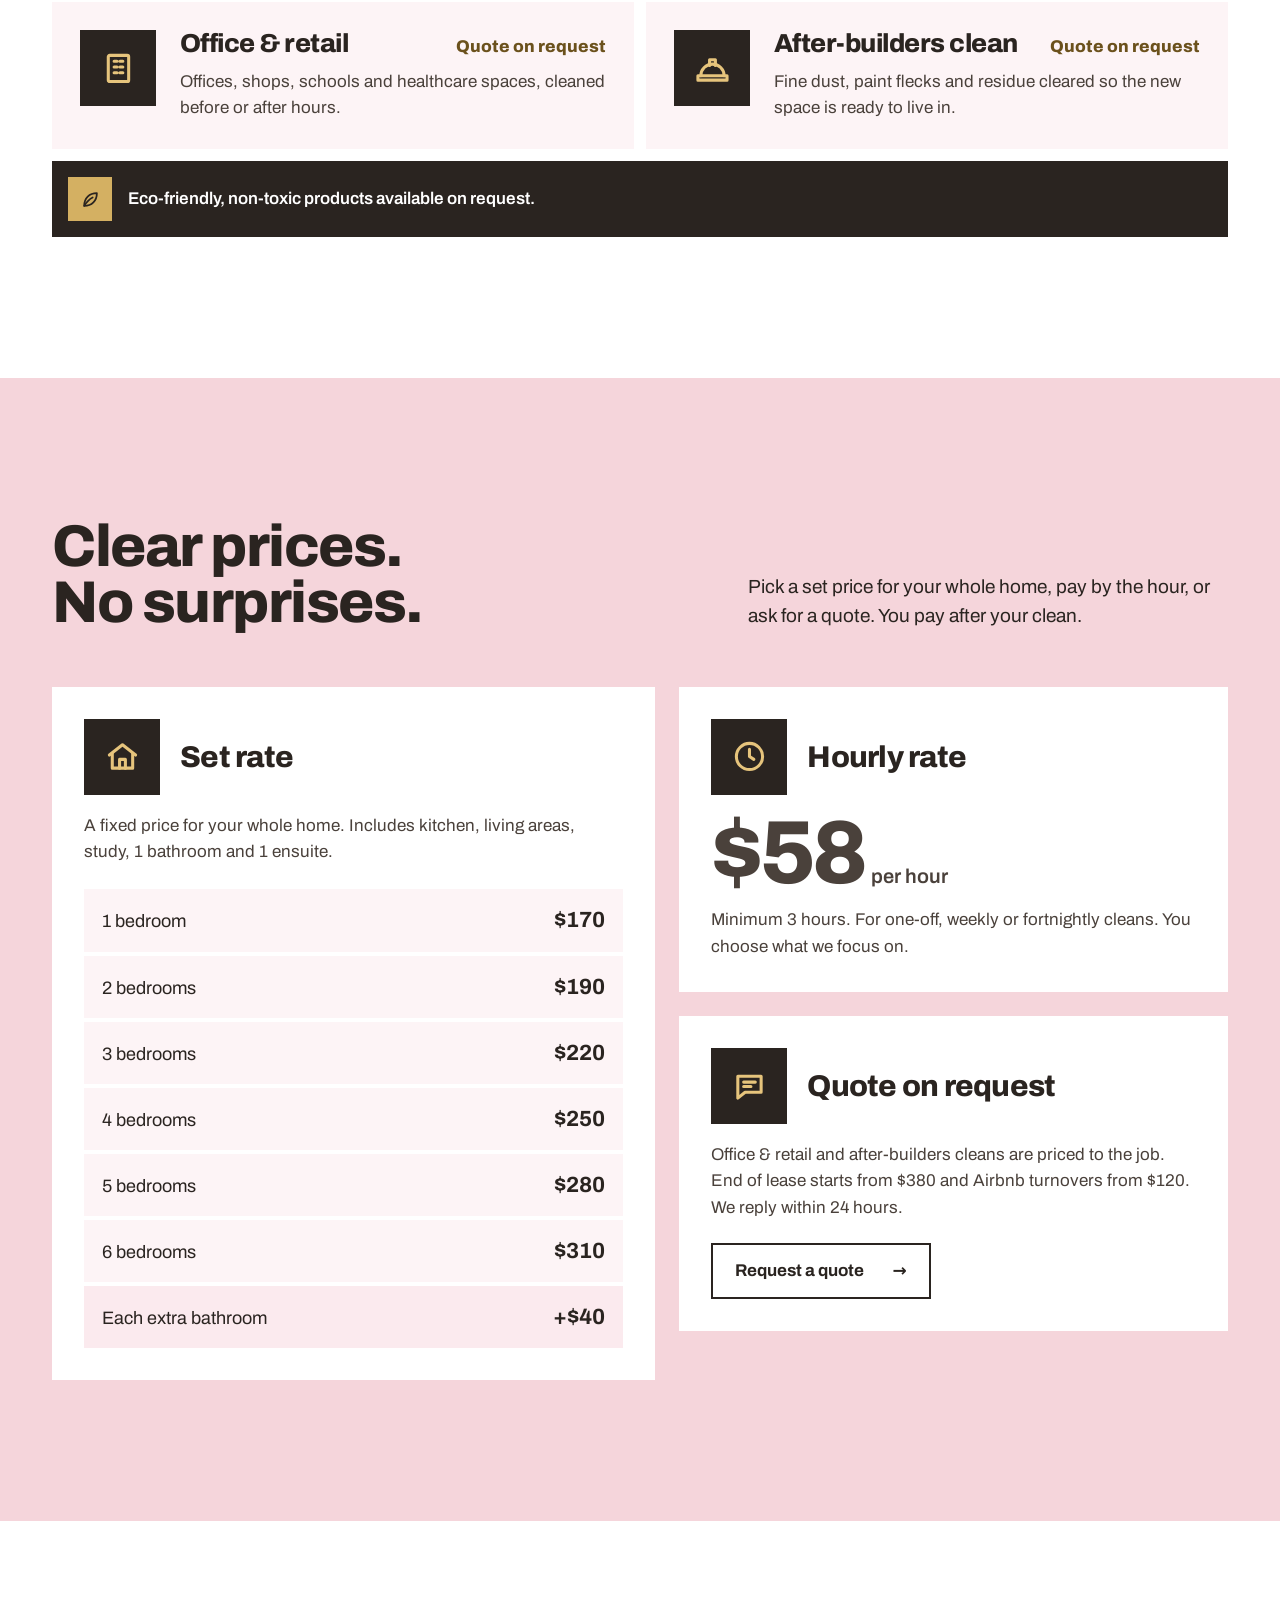
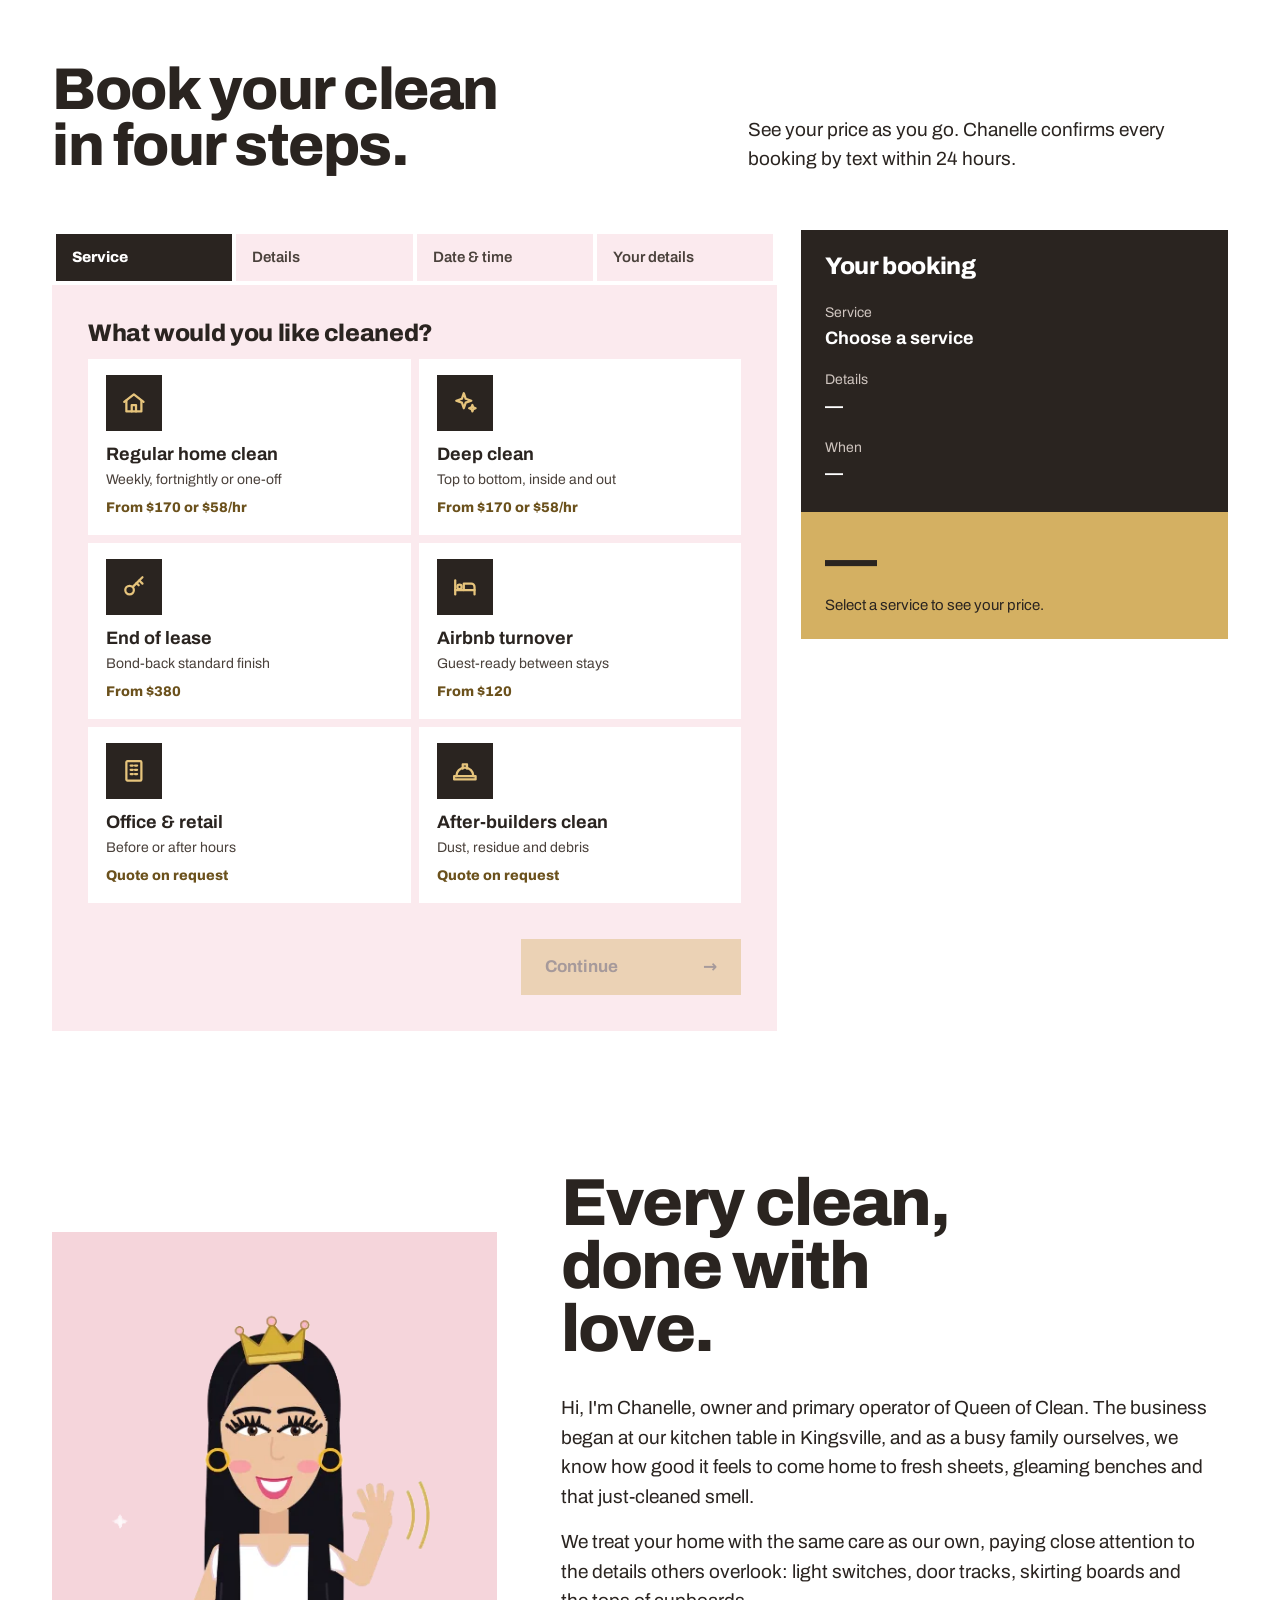
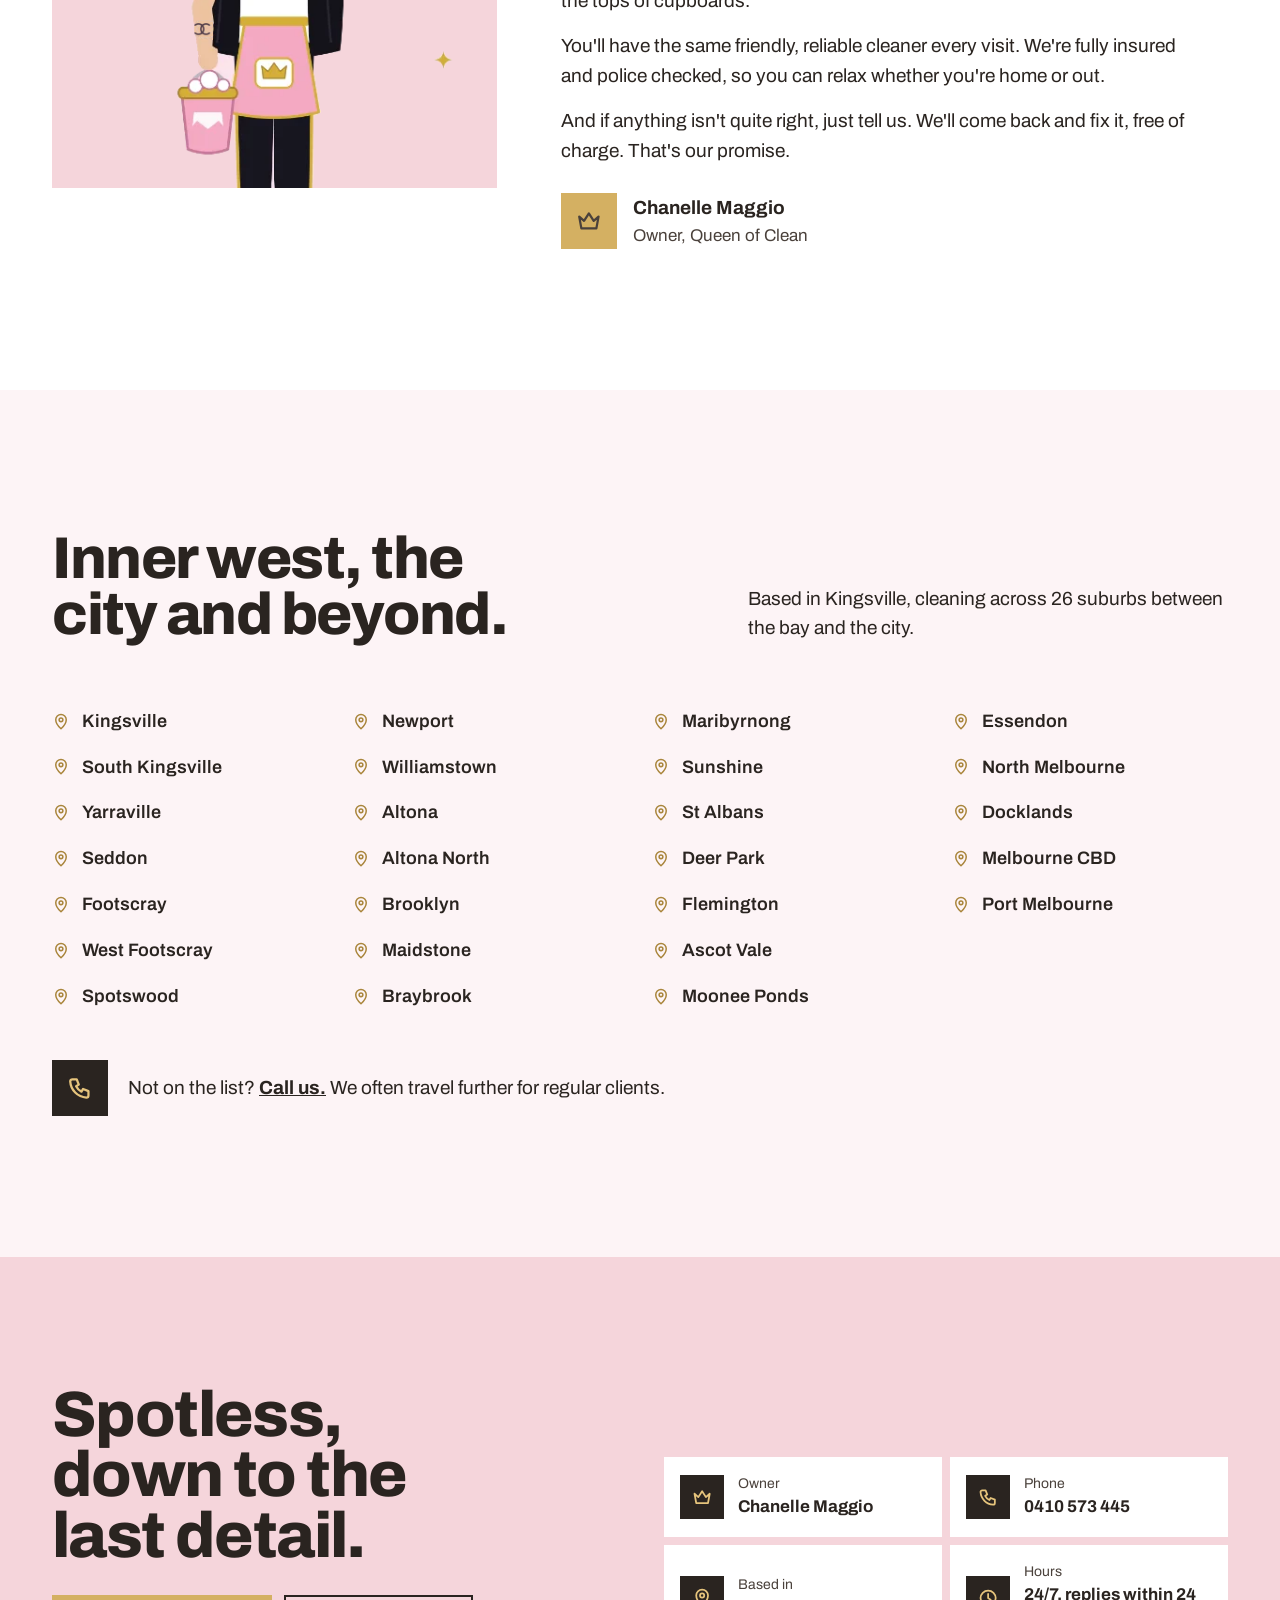
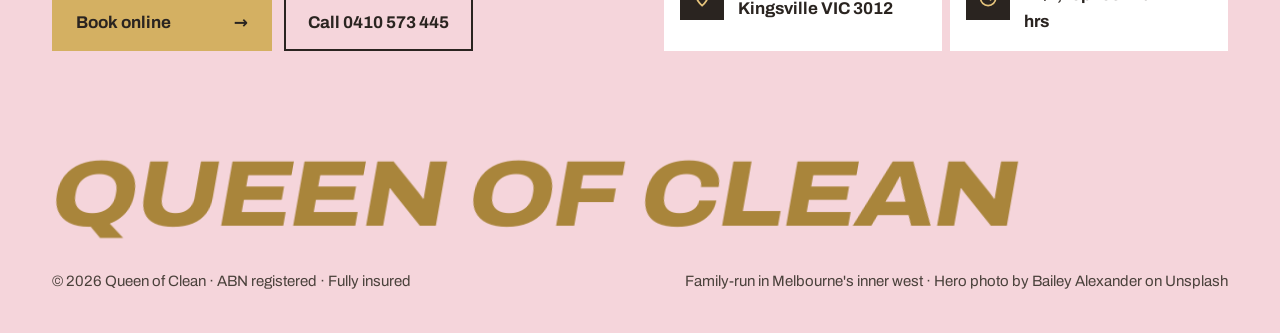
==== commit da390781: "Fix DOCTYPE declaration in index2460.html" ====
--- a/index2460.html
+++ b/index2460.html
@@ -1,4 +1,4 @@
-<!DOCTYPE html>
+<!DOCTYPE html>index.html
 <html lang="en-AU">
 <head>
 <meta charset="utf-8">
